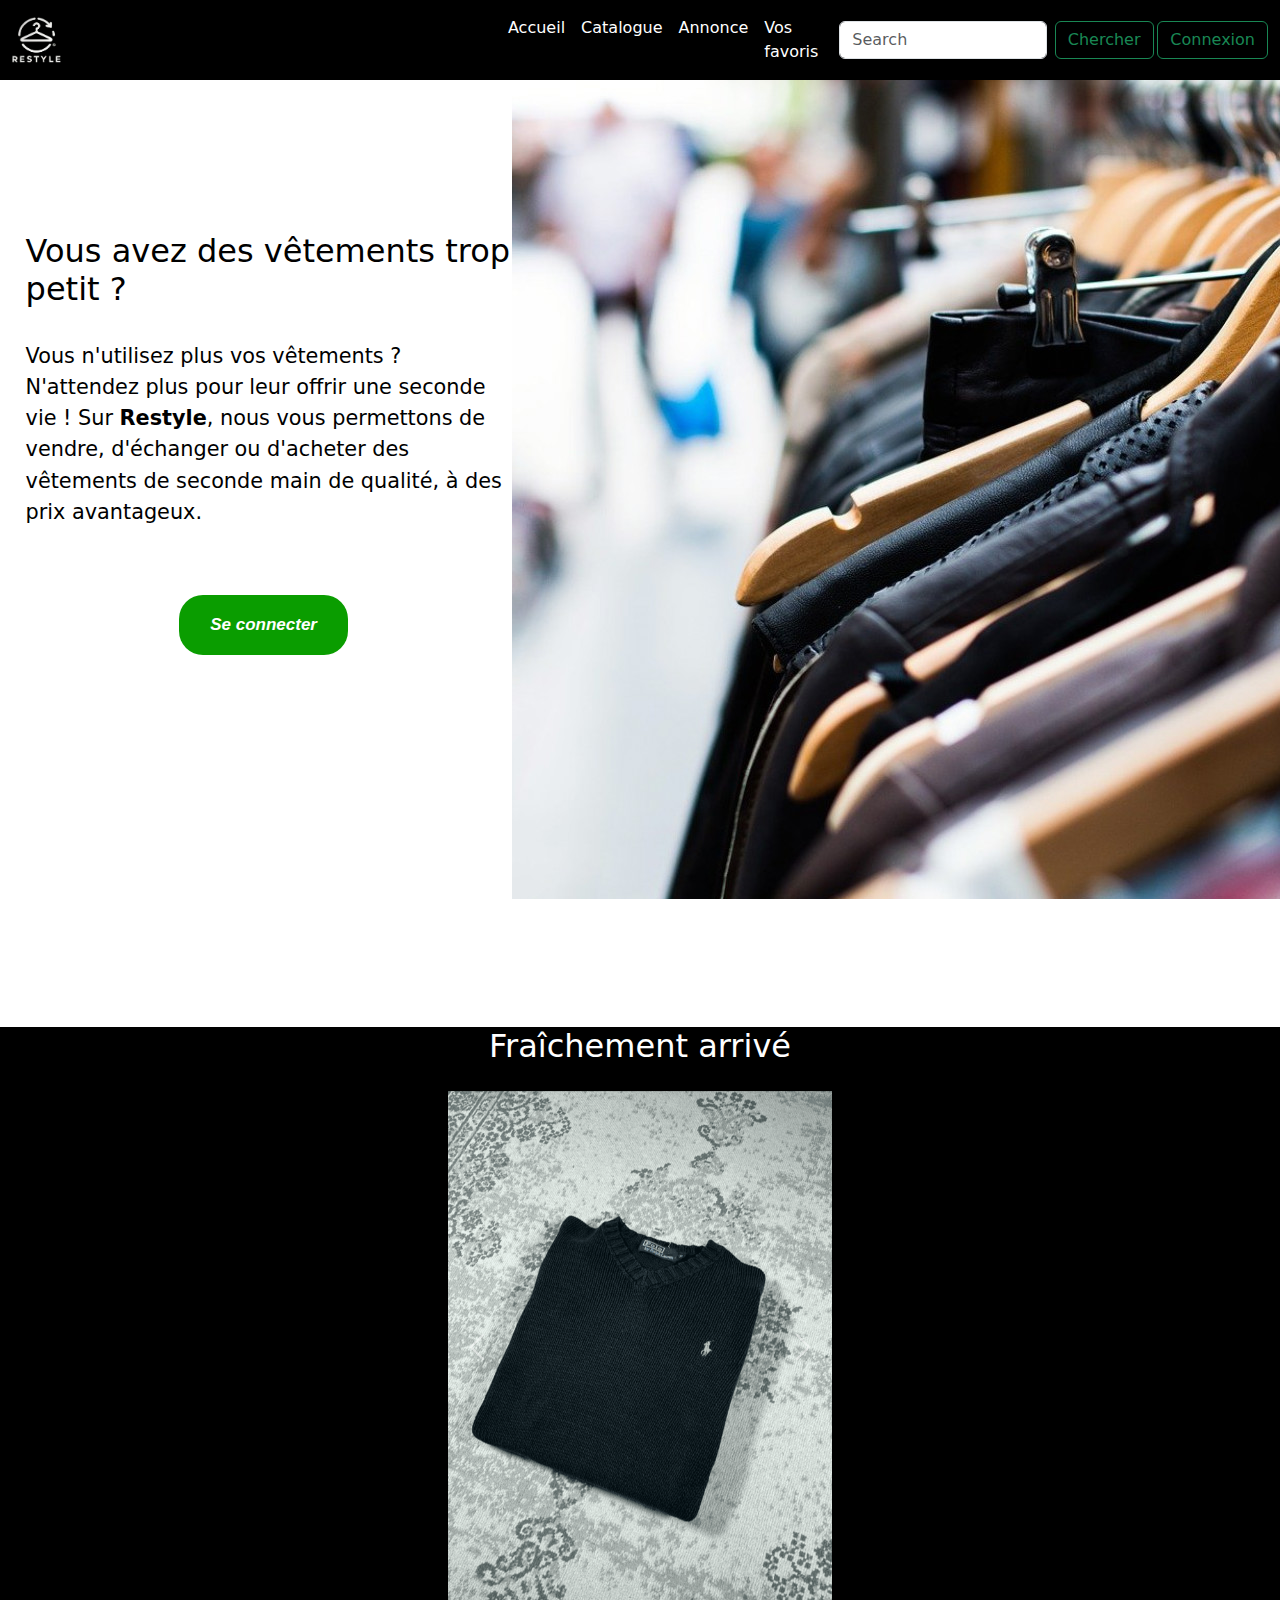
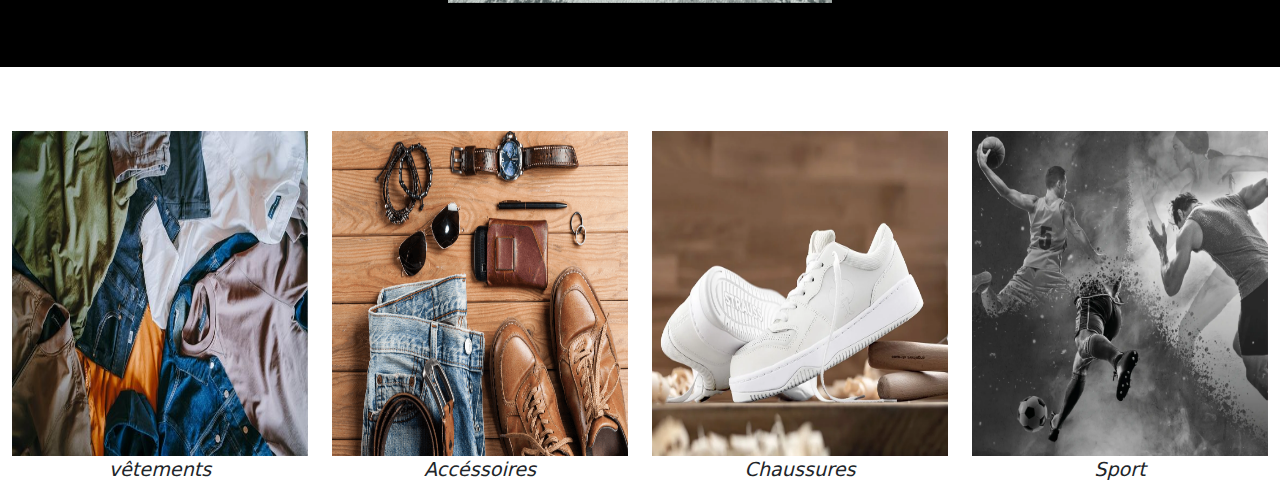
==== index.html @ 5673d7dc "correction" ====
<!DOCTYPE html>
<html lang="fr">
  <head>
    <meta charset="UTF-8" />
    <meta name="viewport" content="width=device-width, initial-scale=1.0" />
    <meta
      name="description"
      content="Découvrez notre sélection de vêtements de seconde main tendance et durables. Trouvez des pièces uniques pour tous les styles à des prix abordables, tout en contribuant à la mode éthique et responsable. Livraison rapide et facile, pour un shopping éco-friendly !"
    />
    <title>Accueil-Marketplace-ReStyle</title>
    <link
      href="https://cdn.jsdelivr.net/npm/bootstrap@5.3.3/dist/css/bootstrap.min.css"
      rel="stylesheet"
      integrity="sha384-QWTKZyjpPEjISv5WaRU9OFeRpok6YctnYmDr5pNlyT2bRjXh0JMhjY6hW+ALEwIH"
      crossorigin="anonymous"
    />
    <link rel="stylesheet" href="style/index.css" />
  </head>
  <body>
    <header>
      <nav class="navbar navbar-expand-lg" style="background-color: #000000" ;>
        <div class="container-fluid">
          <a class="navbar-brand" href="#"
            ><img src="images/logo-market.png" alt="logo"
          /></a>
          <button
            class="navbar-toggler"
            type="button"
            data-bs-toggle="collapse"
            data-bs-target="#navbarSupportedContent"
            aria-controls="navbarSupportedContent"
            aria-expanded="false"
            aria-label="Toggle navigation"
          >
            <span class="navbar-toggler-icon"></span>
          </button>
          <div class="collapse navbar-collapse" id="navbarSupportedContent">
            <ul class="navbar-nav me-auto mb-2 mb-lg-0">
              <li class="nav-item">
                <a class="nav-link" aria-current="page" href="">Accueil</a>
              </li>
              <li class="nav-item">
                <a class="nav-link" href="#">Catalogue</a>
              </li>
              <li class="nav-item">
                <a class="nav-link" href="#">Annonce</a>
              </li>
              <li class="nav-item">
                <a class="nav-link" href="#">Vos favoris</a>
              </li>
            </ul>
            <form class="d-flex" role="search">
              <input
                class="form-control me-2"
                type="search"
                placeholder="Search"
                aria-label="Search"
              />
              <button class="btn btn-outline-success" type="submit">
                Chercher
              </button>
            </form>
            <button class="btn btn-outline-success Chercher" type="submit">
              Connexion
            </button>
          </div>
        </div>
      </nav>
    </header>
    <main>
      <section>
        <div class="hero-section">
          <div class="cadre">
            <br />
            <h1>Vous avez des vêtements trop petit ?</h1>
            <br />
            <p>
              Vous n'utilisez plus vos vêtements ? N'attendez plus pour leur
              offrir une seconde vie ! Sur <strong>Restyle</strong>, nous vous
              permettons de vendre, d'échanger ou d'acheter des vêtements de
              seconde main de qualité, à des prix avantageux.
            </p>
            <button class="connect">Se connecter</button>
          </div>
        </div>
      </section>
      <section>
        <div class="bg-noir">
          <h2 class="nouveautée">Fraîchement arrivé</h2>
          <div class="annonce-carrousel">
            <div
              id="carouselExampleAutoplaying"
              class="carousel slide"
              data-bs-ride="carousel"
            >
              <div class="carousel-inner">
                <div class="carousel-item active">
                  <a href="#"
                    ><img
                      src="images/pull-1.png"
                      class="d-block w-100"
                      alt="..."
                  /></a>
                </div>
                <div class="carousel-item">
                  <a href=""
                    ><img
                      src="images/pull-zip.jpeg"
                      class="d-block w-100"
                      alt="..."
                  /></a>
                </div>
                <div class="carousel-item">
                  <a href=""
                    ><img
                      src="images/sweat.jpeg"
                      class="d-block w-100"
                      alt="..."
                  /></a>
                </div>
              </div>
              <button
                class="carousel-control-prev"
                type="button"
                data-bs-target="#carouselExampleAutoplaying"
                data-bs-slide="prev"
              >
                <span
                  class="carousel-control-prev-icon"
                  aria-hidden="true"
                ></span>
                <span class="visually-hidden">Previous</span>
              </button>
              <button
                class="carousel-control-next"
                type="button"
                data-bs-target="#carouselExampleAutoplaying"
                data-bs-slide="next"
              >
                <span
                  class="carousel-control-next-icon"
                  aria-hidden="true"
                ></span>
                <span class="visually-hidden">Next</span>
              </button>
            </div>
          </div>
        </div>
      </section>
      <section>
        <div class="catégories">
          <div class="row">
            <div class="col-12 col-md-6 col-lg-3">
              <a href=""><img src="images/vetement.jpg" alt="" /></a>
              <p>vêtements</p>
            </div>
            <div class="col-12 col-md-6 col-lg-3">
              <a href=""><img src="images/accessoires.webp" alt="" /></a>
              <p>Accéssoires</p>
            </div>
            <div class="col-12 col-md-6 col-lg-3">
              <a href=""><img src="images/chaussure.webp" alt="" /></a>
              <p>Chaussures</p>
            </div>
            <div class="col-12 col-md-6 col-lg-3">
              <a href=""><img src="images/sport.webp" alt="" /></a>
              <p>Sport</p>
            </div>
          </div>
        </div>
      </section>
    </main>

    <script
      src="https://cdn.jsdelivr.net/npm/bootstrap@5.3.3/dist/js/bootstrap.bundle.min.js"
      integrity="sha384-YvpcrYf0tY3lHB60NNkmXc5s9fDVZLESaAA55NDzOxhy9GkcIdslK1eN7N6jIeHz"
      crossorigin="anonymous"
    ></script>
  </body>
</html>
---- style/index.css ----
.navbar-brand img{
height: auto;
width: 10%;
}
.navbar a{
    color: white;
    font-size: 1rem;
}
.navbar-brand{
    margin: 0;
    padding: 0;
}
.navbar:active {
    color: aliceblue;
  }
  .nav-link:focus {
    color: rgb(105, 105, 105);
  }
  .dropdown-menu {
    background-color: black;
  }
  .nav-link:focus {
    color: white;
  }
  .navbar a:hover {
    color: white;
  }
  .dropdown-item:hover {
    background-color: rgb(55, 55, 55);
  }
  .dropdown-item:active{
    color: white;
  }
  .hero-section{
    background-image: url(../images/bg-vetements.jpg);
    height:91vh;
    background-attachment: fixed ;
  }
  .cadre{
    
    color: black;
    min-height:91vh;
    width: 40%;
    height: auto;
    background-color:white;
    /* background: linear-gradient(to right, rgb(255, 255, 255), rgb(153, 152, 159)); */
    

  }
  .cadre h1{
    font-size: 2rem;
    margin-left: 5%;
    margin-top: 25%;
  }
  .cadre p{
    font-size: 1.3rem;
    margin-left: 5%;
  }
  .connect {
    background-color:#0a9d00;
    border: #0a9d00 2px;
    border-radius:24px;
    display:inline-block;
    color:#ffffff;
    font-family:Arial;
    font-size:17px;
    font-weight:bold;
    font-style:italic;
    padding:17px 31px;
    text-decoration:none;
    margin-left: 35%;
    margin-top: 10%;
  }
  .connect:hover {
    background:linear-gradient(to bottom, #000000 5%, #080808 100%);
    background-color:#000000;
  }
  .connect:active {
    position:relative;
    top:1px;
  }
.Chercher{
  margin-left: 0.5%;
}
.carousel{
  height: auto;
  width:30%;
  margin-bottom: 5%;
}
.annonce-carrousel{
justify-content: center;
display: flex;
margin-top: 2%;
}
.nouveautée{
  text-align: center;
  margin-top: 10%;
  color: white;
}
.row img{
  width: 100%;
  height: auto;
  min-height:325px ;
}
.row{
  width: 100%;
  margin-top: 5%;
  margin-left: 0;
}
.row p{
  text-align: center;
  font-style: italic;
  font-size: 1.2rem;
}
.bg-noir{
  background-color: black;
}
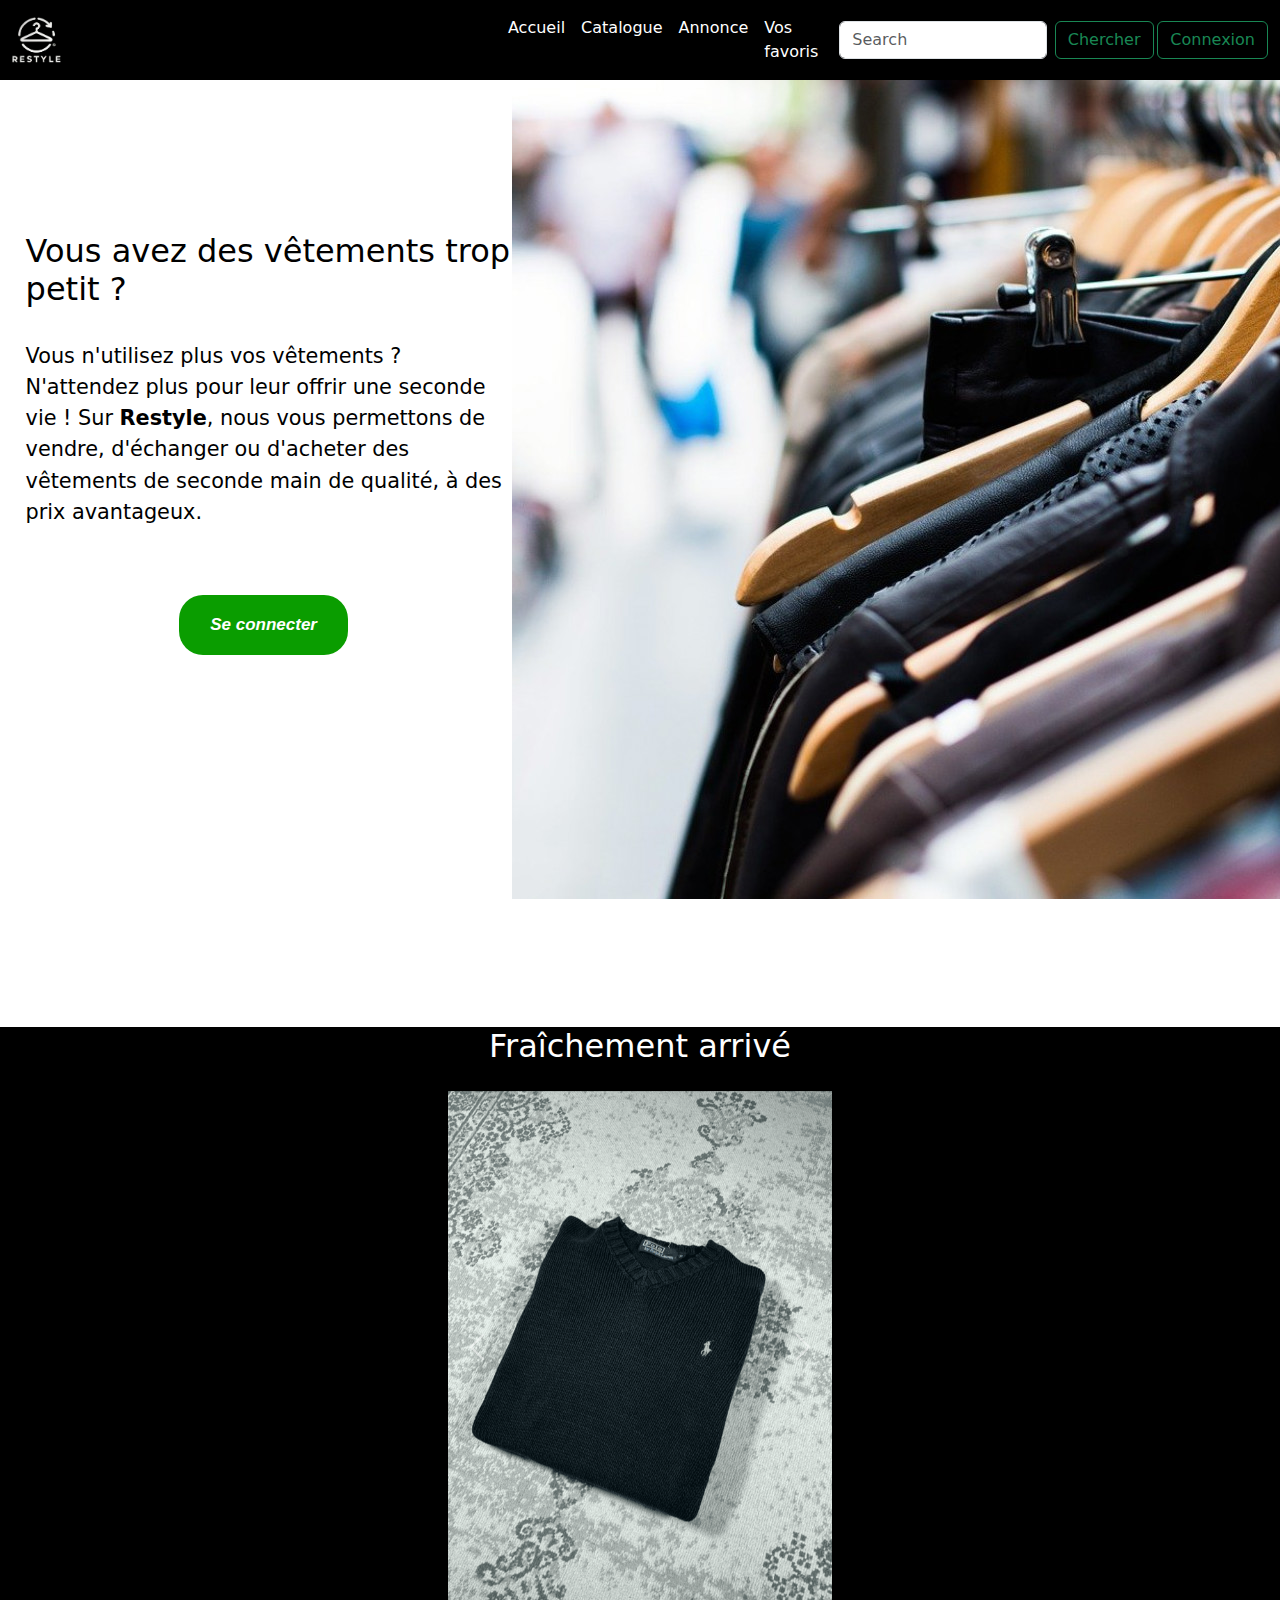
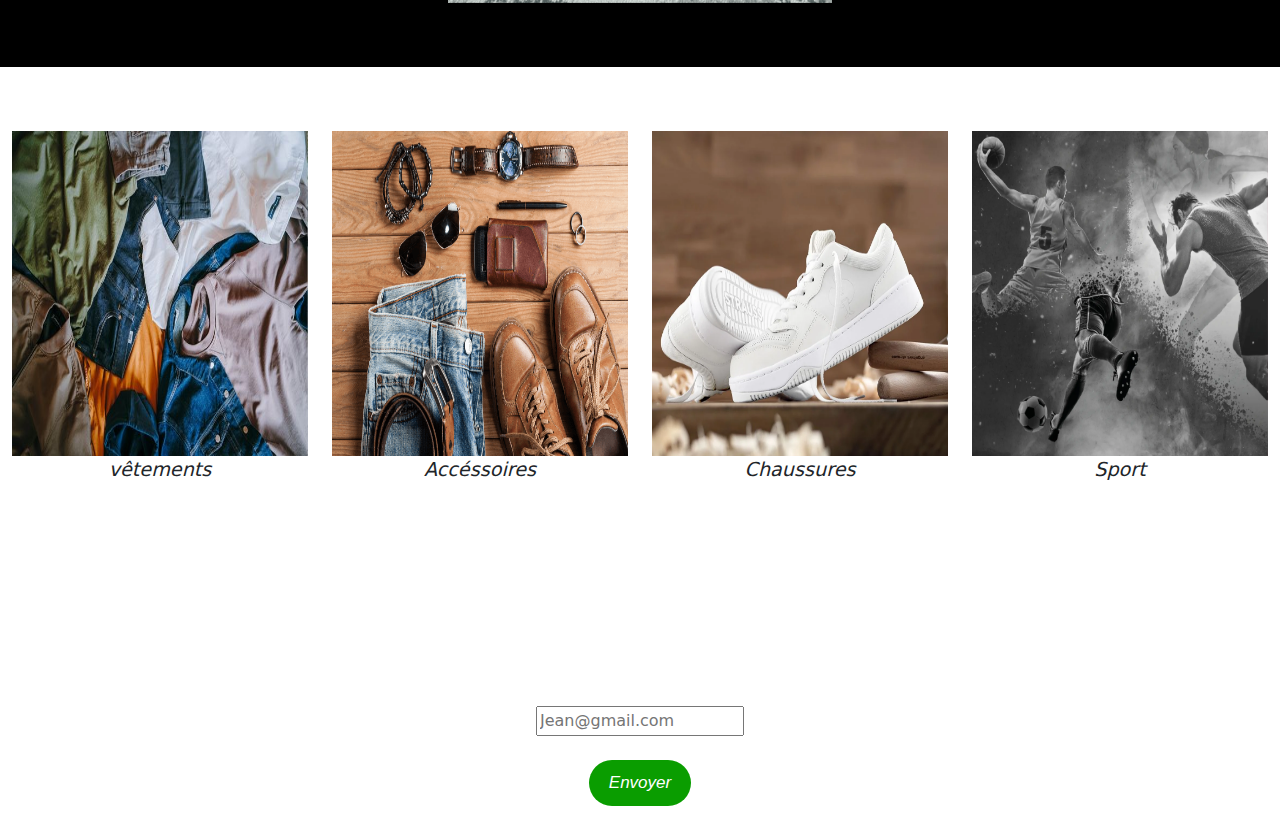
==== commit d655a913: "Newsletter" ====
--- a/index.html
+++ b/index.html
@@ -169,6 +169,19 @@
           </div>
         </div>
       </section>
+      <section>
+        <div class="newsletter">
+          <div class="space"></div>
+          <form>
+            <p>Recevez en temps et en heure nos nouveautées</p>
+            <input placeholder="Jean@gmail.com" type="email" />
+            <br />
+            <br />
+            <button class="envoyer" type="submit">Envoyer</button>
+          </form>
+          <div class="space"></div>
+        </div>
+      </section>
     </main>
 
     <script
--- a/style/index.css
+++ b/style/index.css
@@ -60,7 +60,6 @@
     background-color:#0a9d00;
     border: #0a9d00 2px;
     border-radius:24px;
-    display:inline-block;
     color:#ffffff;
     font-family:Arial;
     font-size:17px;
@@ -115,3 +114,35 @@
 .bg-noir{
   background-color: black;
 }
+label{
+  width:100%;
+}
+.newsletter{
+  text-align: center;
+  margin-top: 10%;
+  background-image: url(../images/fond-news.jpg);
+  background-attachment: fixed;
+  background-position-y:100% ;
+  
+
+}
+.newsletter p{
+font-size: 1.5rem;
+font-style:italic;
+color:#ffffff;
+}
+.space{
+  padding: 1%;
+}
+.envoyer {
+  background-color:#0a9d00;
+  border: #0a9d00 2px;
+  border-radius:24px;
+  color:#ffffff;
+  font-family:Arial;
+  font-size:17px;
+  font-style:italic;
+  padding:10px 20px;
+  text-decoration:none;
+
+}
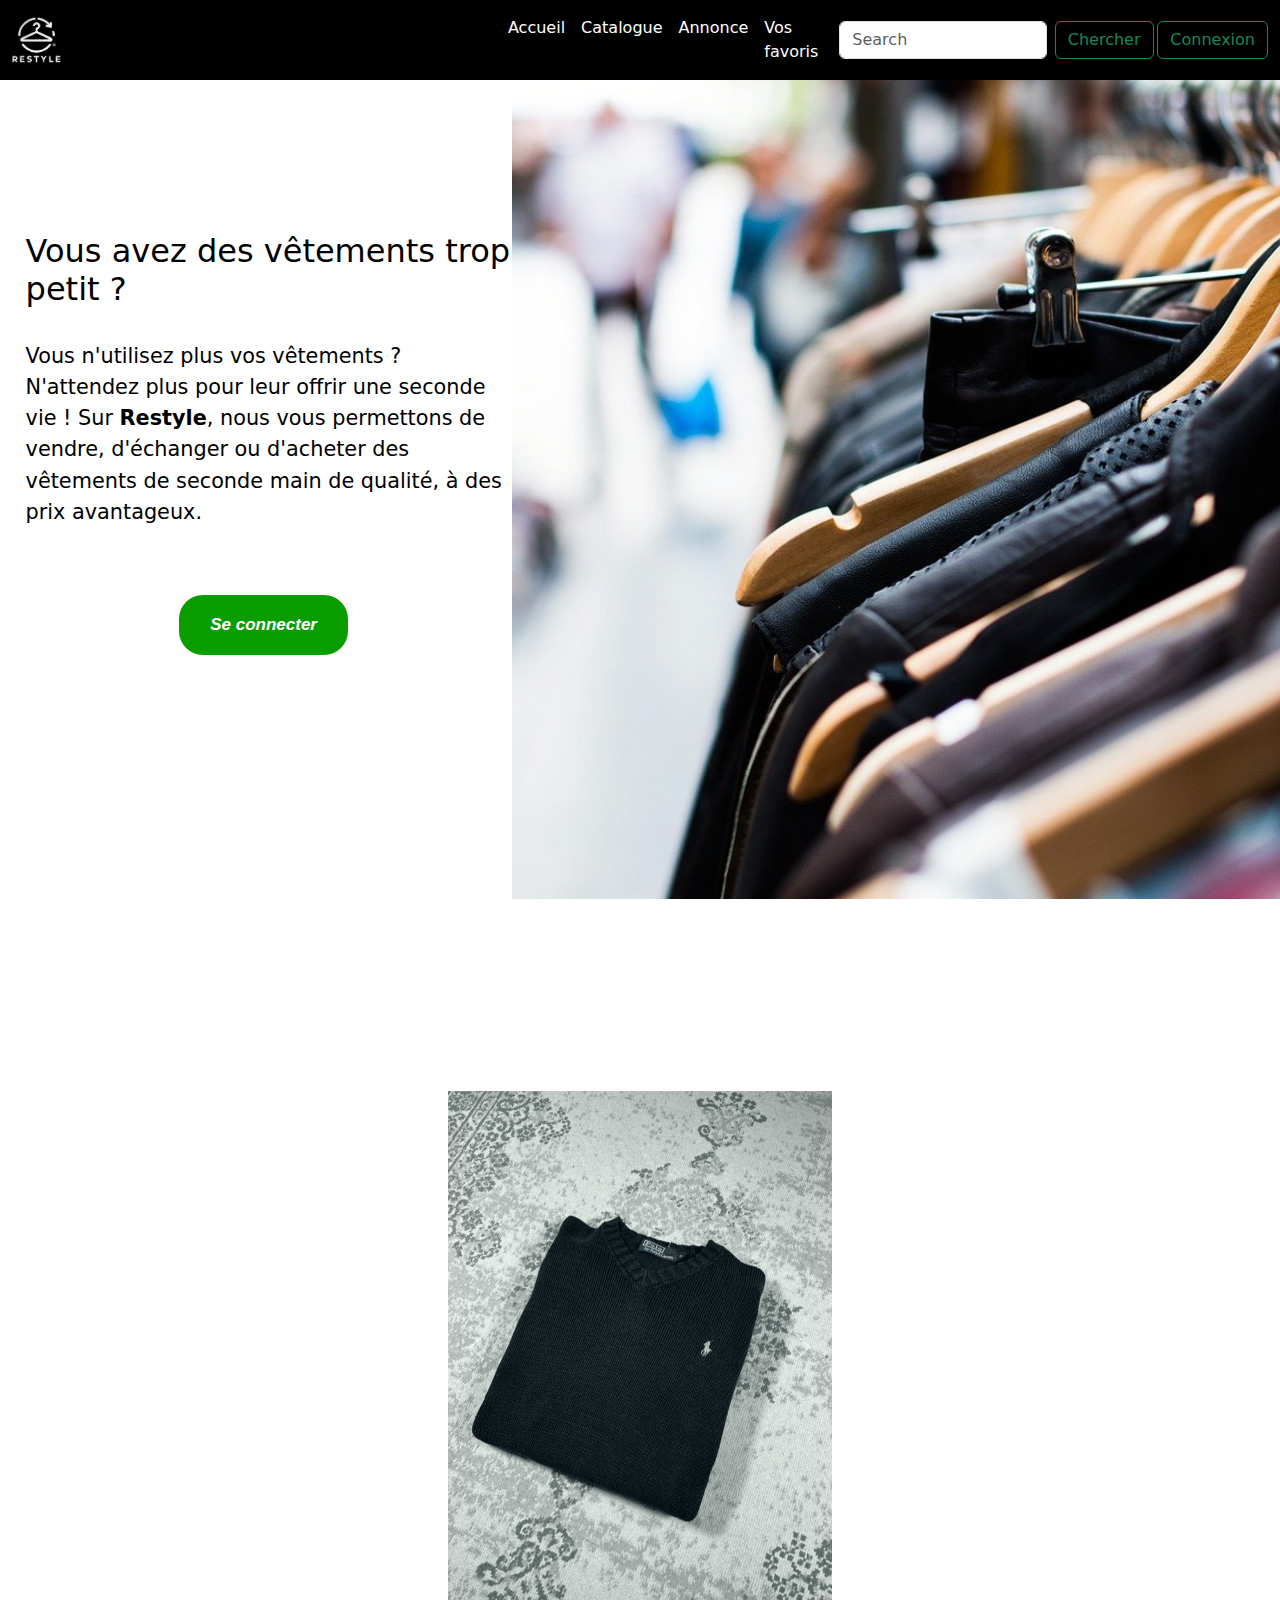
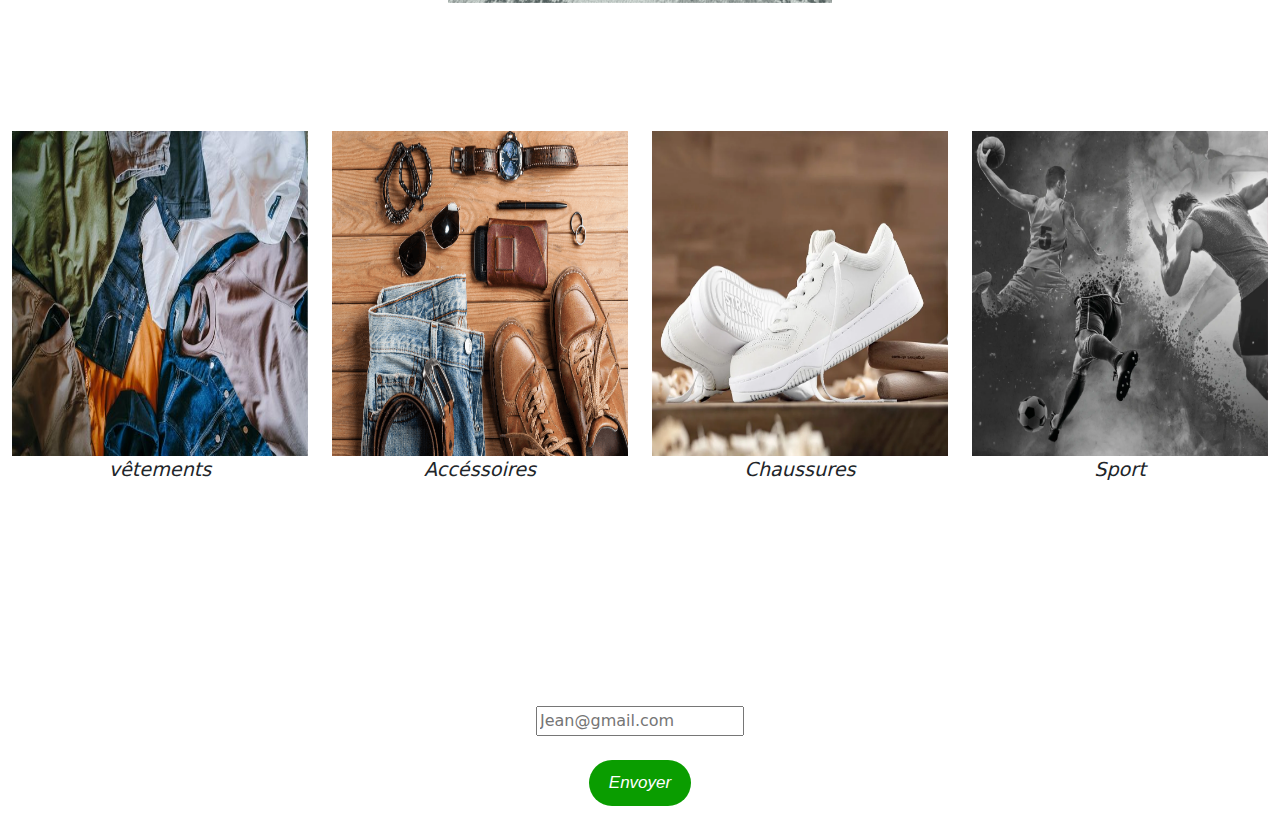
==== commit 39ca8e76: "fin" ====
--- a/index.html
+++ b/index.html
@@ -37,13 +37,13 @@
           <div class="collapse navbar-collapse" id="navbarSupportedContent">
             <ul class="navbar-nav me-auto mb-2 mb-lg-0">
               <li class="nav-item">
-                <a class="nav-link" aria-current="page" href="">Accueil</a>
+                <a class="nav-link" aria-current="page" href="index.html">Accueil</a>
               </li>
               <li class="nav-item">
-                <a class="nav-link" href="#">Catalogue</a>
+                <a class="nav-link" href="html/catalogue.html">Catalogue</a>
               </li>
               <li class="nav-item">
-                <a class="nav-link" href="#">Annonce</a>
+                <a class="nav-link" href="html/annonce.html">Annonce</a>
               </li>
               <li class="nav-item">
                 <a class="nav-link" href="#">Vos favoris</a>
--- a/style/index.css
+++ b/style/index.css
@@ -112,7 +112,8 @@
   font-size: 1.2rem;
 }
 .bg-noir{
-  background-color: black;
+  background-image: url(../images/magasin-2.jpg);
+  background-attachment: fixed;
 }
 label{
   width:100%;
@@ -146,3 +147,4 @@
   text-decoration:none;
 
 }
+
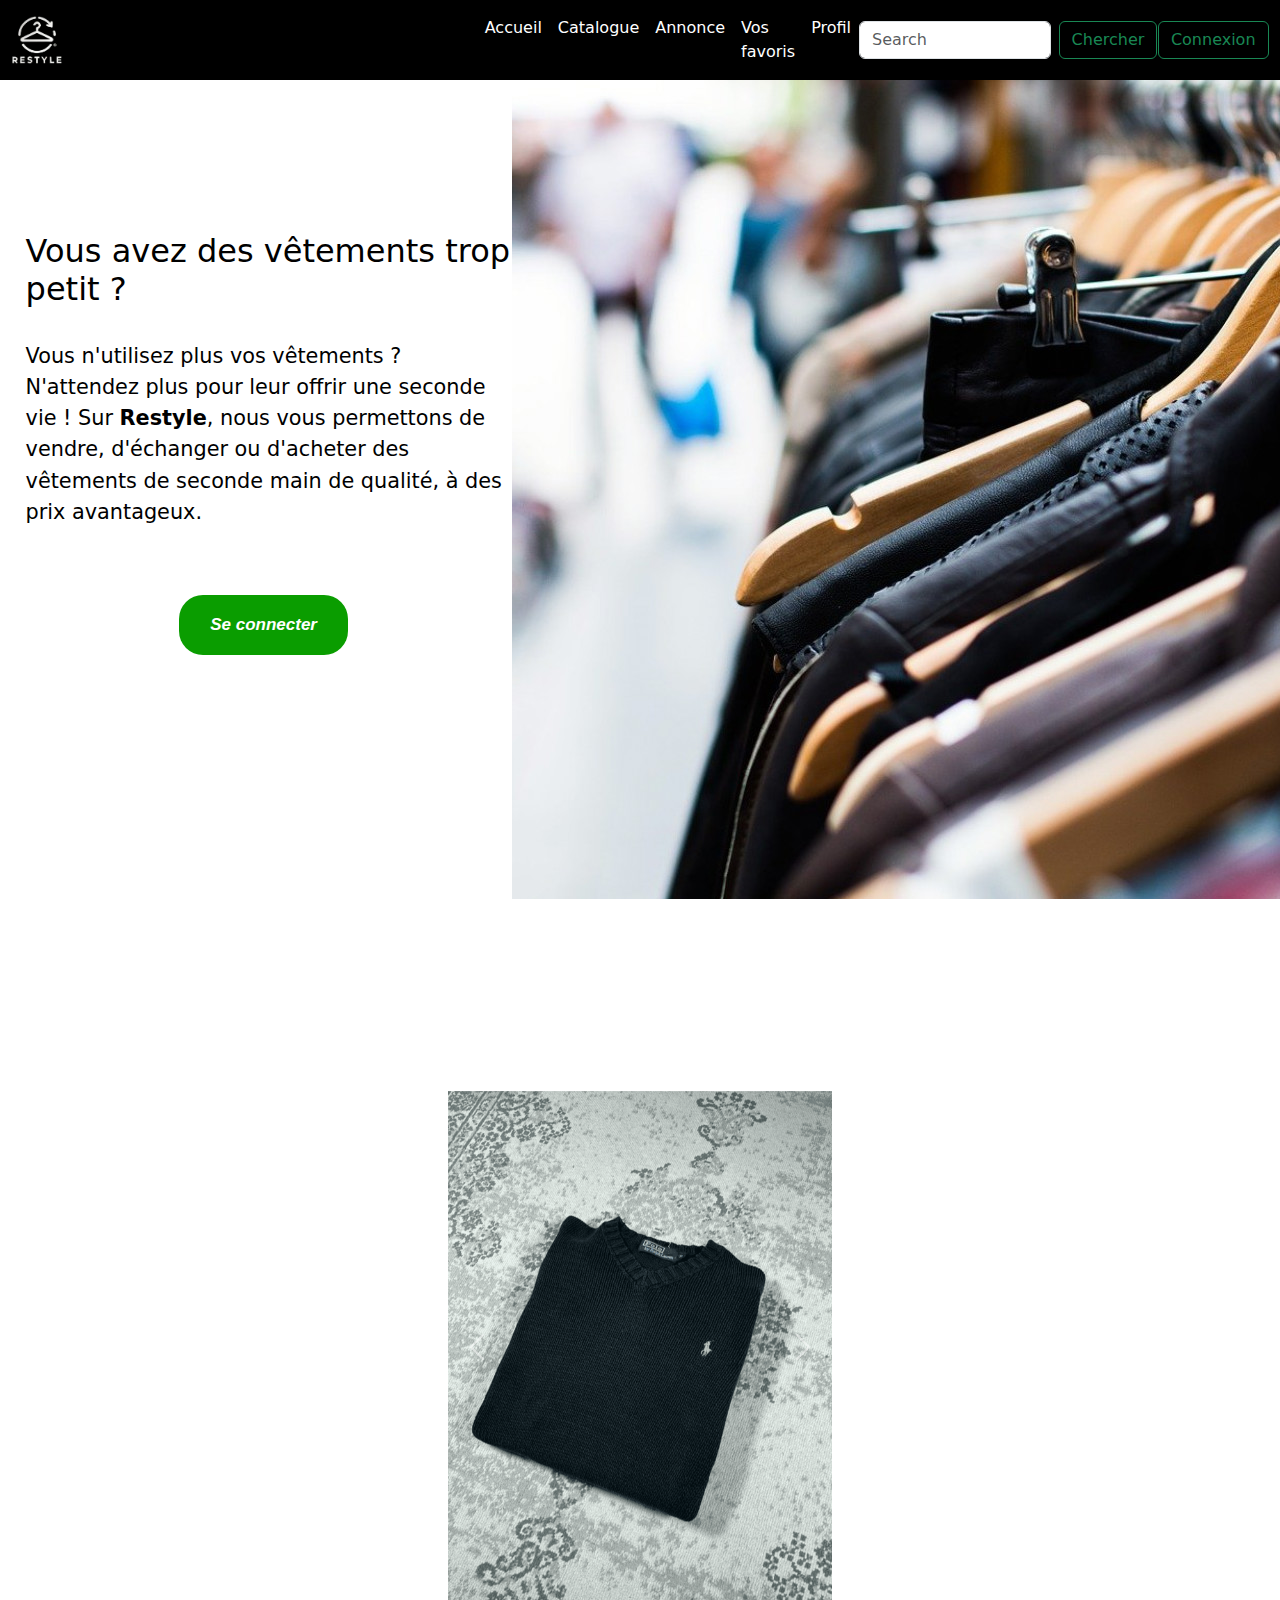
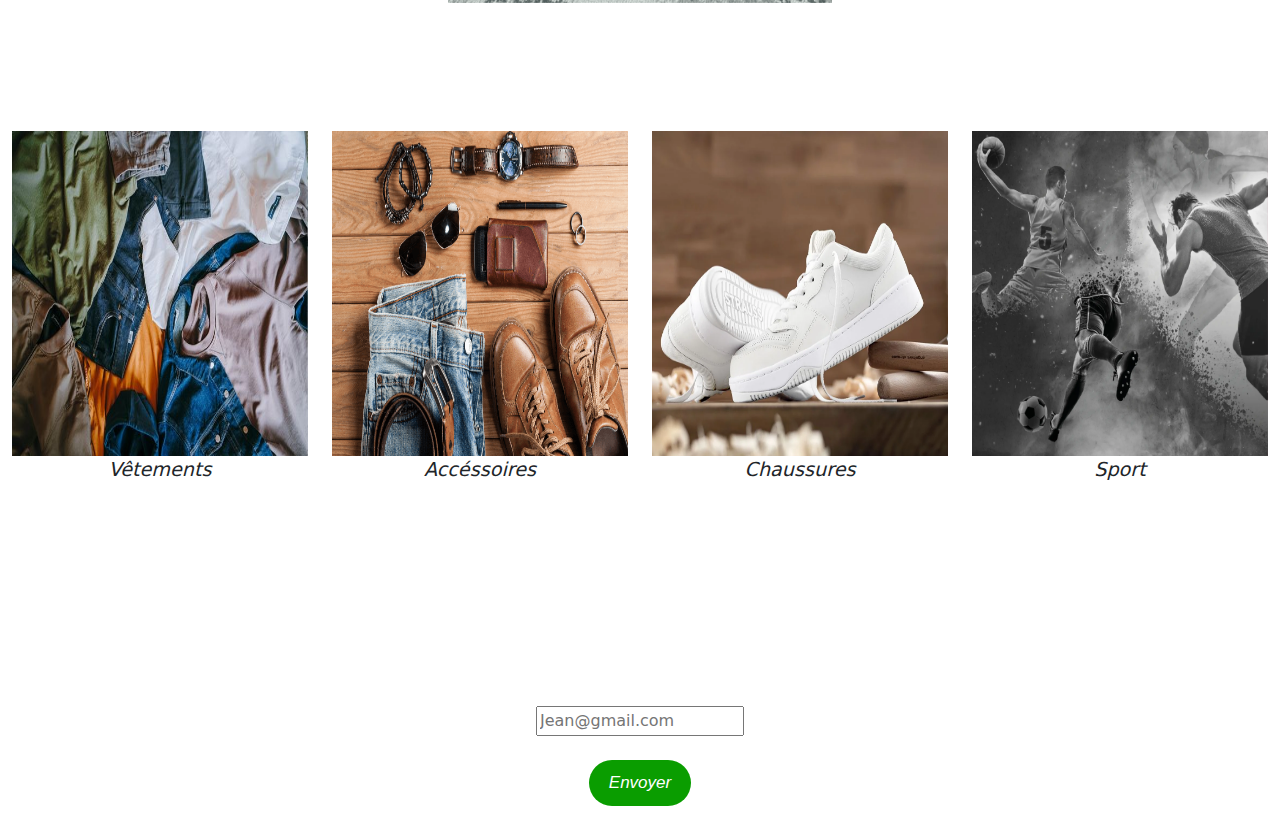
==== commit 061ed03d: "creation catalogue plus disposition article" ====
--- a/index.html
+++ b/index.html
@@ -20,9 +20,8 @@
     <header>
       <nav class="navbar navbar-expand-lg" style="background-color: #000000" ;>
         <div class="container-fluid">
-          <a class="navbar-brand" href="#"
-            ><img src="images/logo-market.png" alt="logo"
-          /></a>
+            <img class="logo" src="images/logo-market.png" alt="logo"
+          />
           <button
             class="navbar-toggler"
             type="button"
@@ -48,6 +47,9 @@
               <li class="nav-item">
                 <a class="nav-link" href="#">Vos favoris</a>
               </li>
+              <li class="nav-item">
+                <a class="nav-link" href="#">Profil</a>
+              </li>
             </ul>
             <form class="d-flex" role="search">
               <input
@@ -60,9 +62,9 @@
                 Chercher
               </button>
             </form>
-            <button class="btn btn-outline-success Chercher" type="submit">
+            <a href="html/connexion.html"><button class="btn btn-outline-success Chercher" type="submit">
               Connexion
-            </button>
+            </button></a>
           </div>
         </div>
       </nav>
@@ -152,7 +154,7 @@
           <div class="row">
             <div class="col-12 col-md-6 col-lg-3">
               <a href=""><img src="images/vetement.jpg" alt="" /></a>
-              <p>vêtements</p>
+              <p>Vêtements</p>
             </div>
             <div class="col-12 col-md-6 col-lg-3">
               <a href=""><img src="images/accessoires.webp" alt="" /></a>
--- a/style/index.css
+++ b/style/index.css
@@ -1,11 +1,17 @@
-.navbar-brand img{
+.logo{
 height: auto;
-width: 10%;
+width: 4%;
+margin-right:33%;
 }
 .navbar a{
     color: white;
     font-size: 1rem;
+    transition: 0.5s;
 }
+.navbar a:hover{
+  scale: 1.3;
+}
+
 .navbar-brand{
     margin: 0;
     padding: 0;
@@ -69,10 +75,12 @@
     text-decoration:none;
     margin-left: 35%;
     margin-top: 10%;
+    transition: 0.5s;
   }
   .connect:hover {
     background:linear-gradient(to bottom, #000000 5%, #080808 100%);
     background-color:#000000;
+    scale: 1.3;
   }
   .connect:active {
     position:relative;
@@ -100,17 +108,20 @@
   width: 100%;
   height: auto;
   min-height:325px ;
+  
 }
 .row{
   width: 100%;
   margin-top: 5%;
   margin-left: 0;
+  
 }
 .row p{
   text-align: center;
   font-style: italic;
   font-size: 1.2rem;
 }
+
 .bg-noir{
   background-image: url(../images/magasin-2.jpg);
   background-attachment: fixed;
@@ -147,4 +158,10 @@
   text-decoration:none;
 
 }
-
+.navbar-toggler{
+  justify-content: end;
+  background-color: white;
+}
+.envoyer:hover{
+  background-color: black;
+}
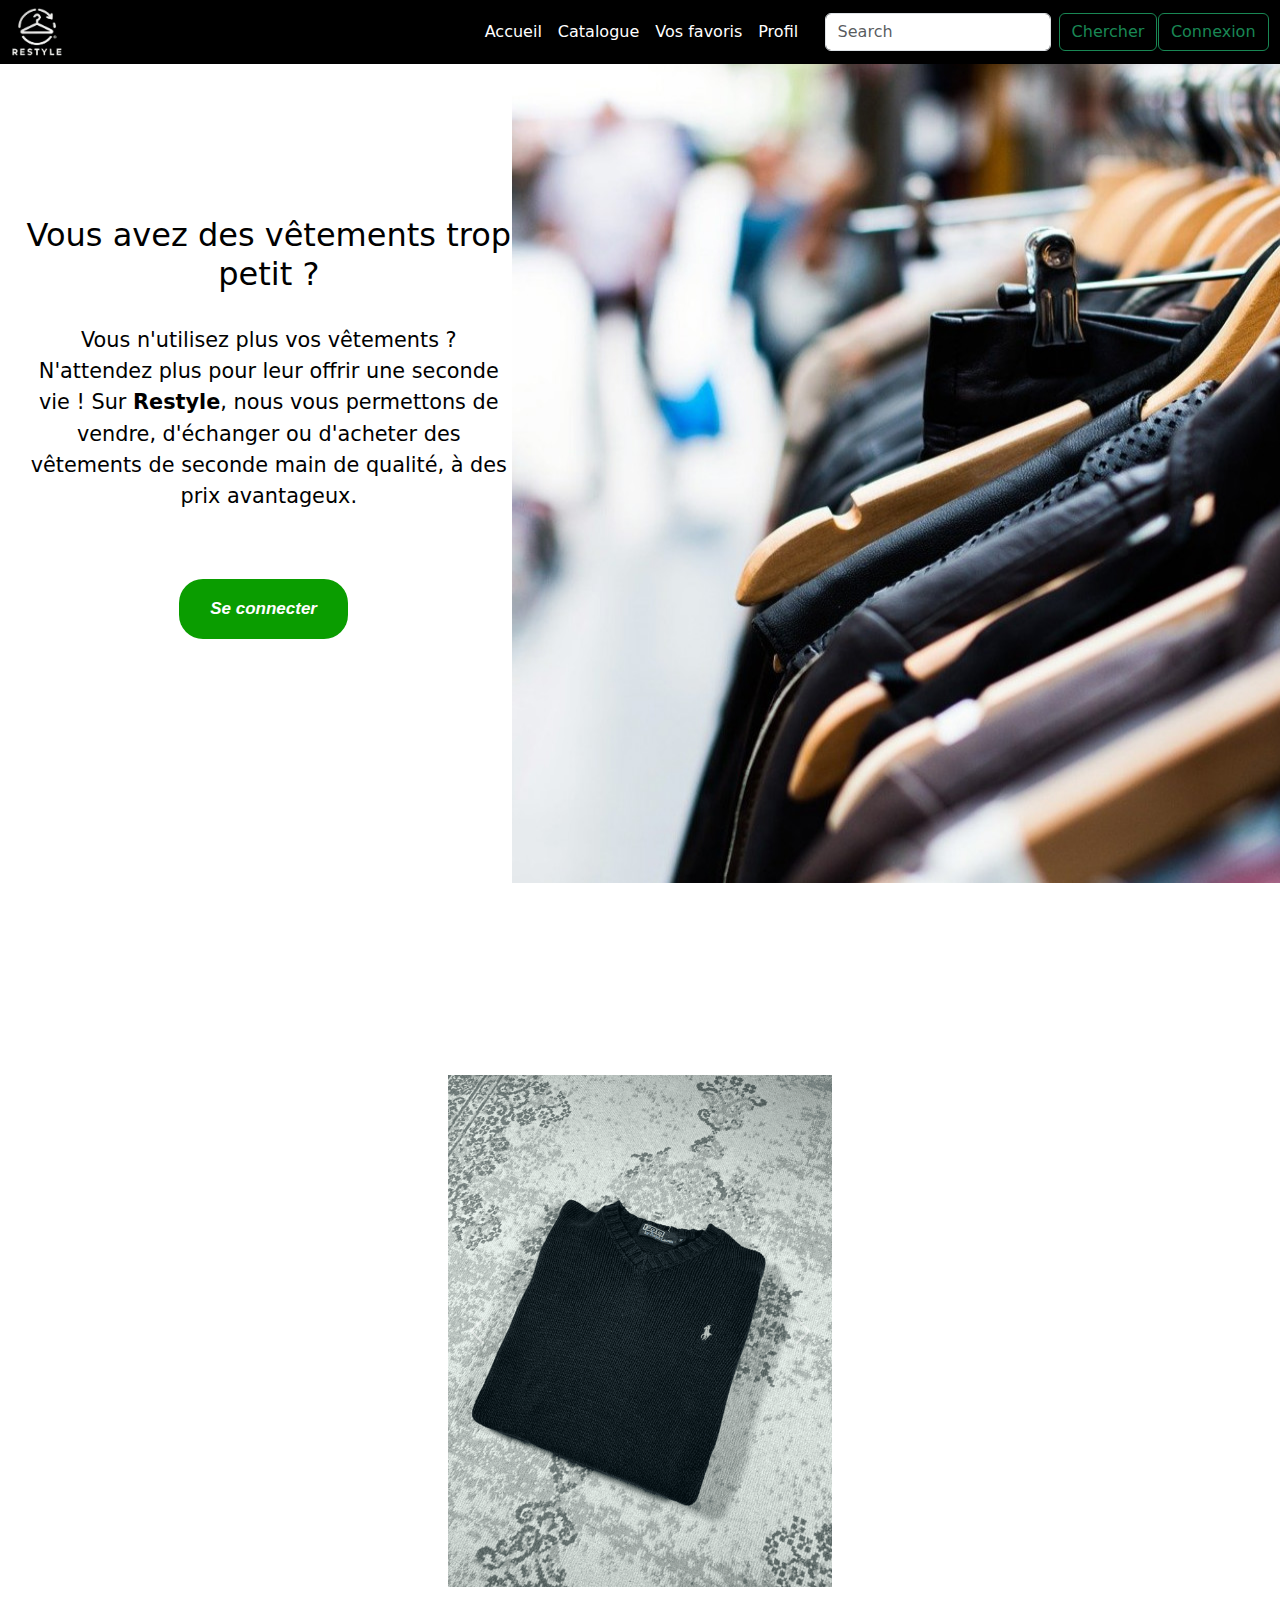
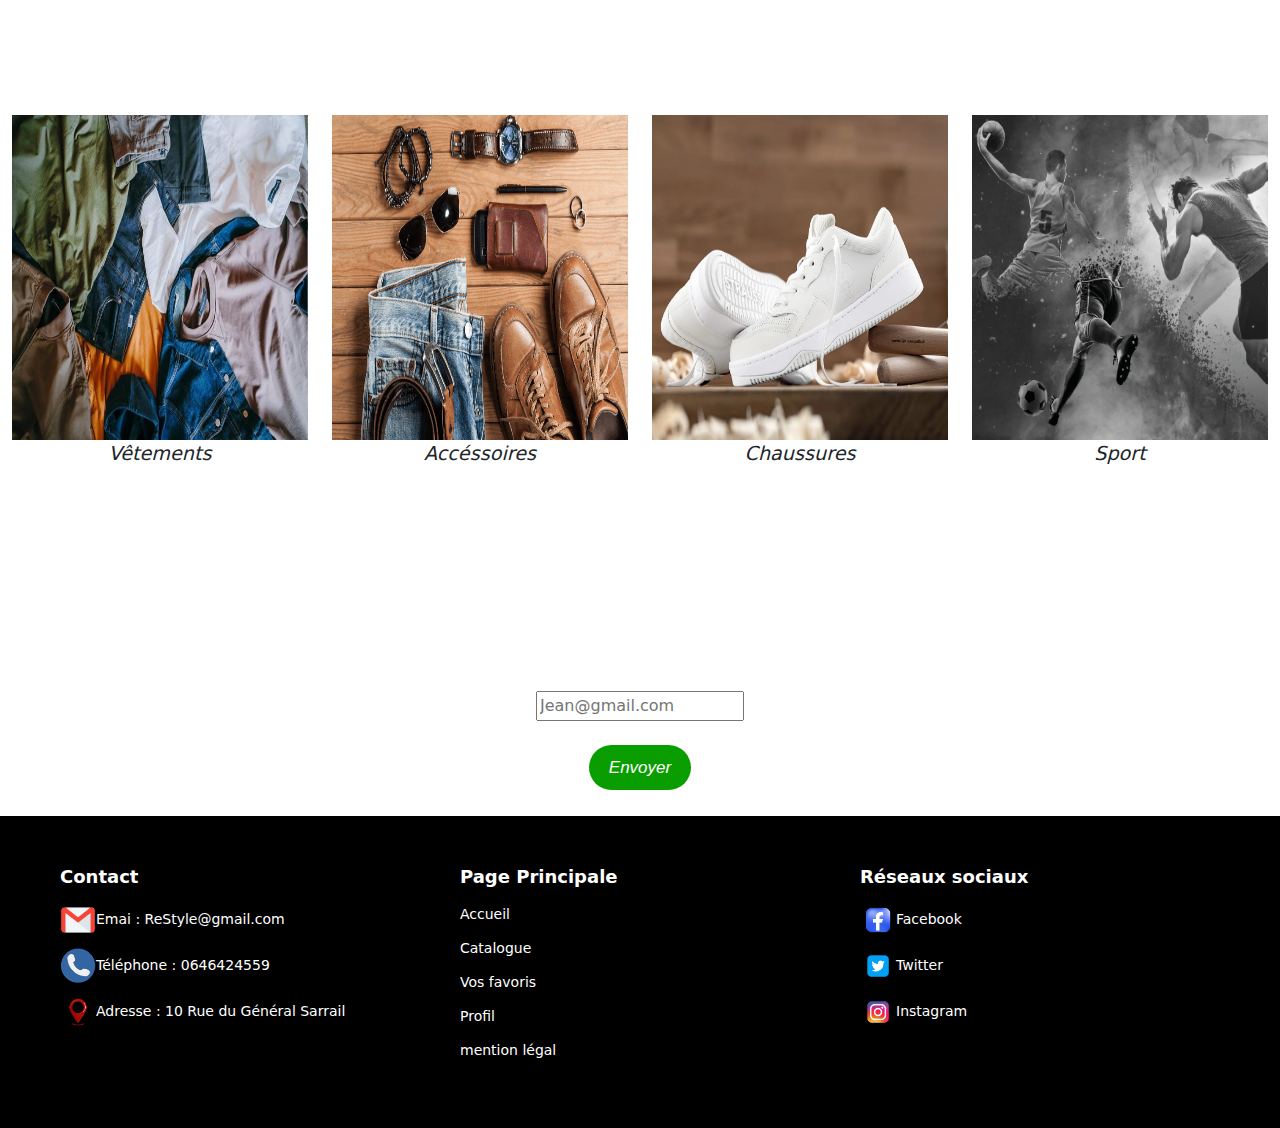
==== commit ef64f3c6: "fin" ====
--- a/index.html
+++ b/index.html
@@ -20,8 +20,7 @@
     <header>
       <nav class="navbar navbar-expand-lg" style="background-color: #000000" ;>
         <div class="container-fluid">
-            <img class="logo" src="images/logo-market.png" alt="logo"
-          />
+          <img class="logo" src="images/logo-market.png" alt="logo" />
           <button
             class="navbar-toggler"
             type="button"
@@ -36,19 +35,18 @@
           <div class="collapse navbar-collapse" id="navbarSupportedContent">
             <ul class="navbar-nav me-auto mb-2 mb-lg-0">
               <li class="nav-item">
-                <a class="nav-link" aria-current="page" href="index.html">Accueil</a>
+                <a class="nav-link" aria-current="page" href="index.html"
+                  >Accueil</a
+                >
               </li>
               <li class="nav-item">
                 <a class="nav-link" href="html/catalogue.html">Catalogue</a>
               </li>
               <li class="nav-item">
-                <a class="nav-link" href="html/annonce.html">Annonce</a>
-              </li>
-              <li class="nav-item">
                 <a class="nav-link" href="#">Vos favoris</a>
               </li>
               <li class="nav-item">
-                <a class="nav-link" href="#">Profil</a>
+                <a class="nav-link" href="html/profil.html">Profil</a>
               </li>
             </ul>
             <form class="d-flex" role="search">
@@ -62,9 +60,11 @@
                 Chercher
               </button>
             </form>
-            <a href="html/connexion.html"><button class="btn btn-outline-success Chercher" type="submit">
-              Connexion
-            </button></a>
+            <a href="html/connexion.html"
+              ><button class="btn btn-outline-success Chercher" type="submit">
+                Connexion
+              </button></a
+            >
           </div>
         </div>
       </nav>
@@ -74,15 +74,17 @@
         <div class="hero-section">
           <div class="cadre">
             <br />
-            <h1>Vous avez des vêtements trop petit ?</h1>
-            <br />
-            <p>
+            <h1 class="text-center">Vous avez des vêtements trop petit ?</h1>
+            <br />
+            <p class="text-center">
               Vous n'utilisez plus vos vêtements ? N'attendez plus pour leur
               offrir une seconde vie ! Sur <strong>Restyle</strong>, nous vous
               permettons de vendre, d'échanger ou d'acheter des vêtements de
               seconde main de qualité, à des prix avantageux.
             </p>
-            <button class="connect">Se connecter</button>
+            <a href="html/connexion.html"
+              ><button class="connect text-center">Se connecter</button></a
+            >
           </div>
         </div>
       </section>
@@ -185,6 +187,82 @@
         </div>
       </section>
     </main>
+    <footer class="footer">
+      <div class="footer-container">
+        <div class="footer-column">
+          <h3 class="h3-footer">Contact</h3>
+          <ul>
+            <li>
+              <a href="mailto:Cinéflix@gmail.com"
+                ><img src="../images/gmail.png" alt="logo gmail" />Emai :
+                ReStyle@gmail.com</a
+              >
+            </li>
+            <li>
+              <a href="tel:0646424559"
+                ><img
+                  src="../images/logo-tel.png"
+                  alt="logo telephone"
+                />Téléphone : 0646424559</a
+              >
+            </li>
+            <li>
+              <a
+                href="https://www.google.fr/maps/place/10+Rue+du+G%C3%A9n%C3%A9ral+Sarrail,+76000+Rouen/@49.4411767,1.1034718,16z/data=!3m1!4b1!4m6!3m5!1s0x47e0de80037b0b31:0xc44b86a6389ced60!8m2!3d49.4411767!4d1.1034718!16s%2Fg%2F11c2h9ws0b?entry=ttu&g_ep=EgoyMDI0MTExMy4xIKXMDSoASAFQAw%3D%3D"
+                target="_blank"
+                ><img
+                  src="../images/logo-loc.png"
+                  alt="logo localisation"
+                />Adresse : 10 Rue du Général Sarrail</a
+              >
+            </li>
+          </ul>
+        </div>
+        <div class="footer-column">
+          <h3 class="h3-footer">Page Principale</h3>
+          <ul>
+            <li><a href="../Index.html">Accueil</a></li>
+            <li><a href="../html/catalogue.html">Catalogue</a></li>
+            <li><a href="../compte/favoris.html">Vos favoris</a></li>
+            <li><a href="../compte/profil.html">Profil</a></li>
+            <li>
+              <a href="../html/mention.html " target="_blank">mention légal </a>
+            </li>
+          </ul>
+        </div>
+        <div class="footer-column">
+          <h3 class="h3-footer">Réseaux sociaux</h3>
+          <ul>
+            <li>
+              <a
+                href="https://www.facebook.com/login/?next=https%3A%2F%2Fwww.facebook.com%2F%3Flocale%3Dfr_FR"
+                target="_blank"
+                ><img
+                  src="../images/facebook.png"
+                  alt="log facebook"
+                />Facebook</a
+              >
+            </li>
+            <li>
+              <a href="https://x.com/?lang=fr" target="_blank"
+                ><img
+                  src="../images/twitter.png"
+                  alt="logo twitter"
+                />Twitter</a
+              >
+            </li>
+            <li>
+              <a href="https://www.instagram.com/" target="_blank"
+                ><img
+                  src="../images/insta.png"
+                  alt="logo instagram"
+                />Instagram</a
+              >
+            </li>
+          </ul>
+        </div>
+      </div>
+    </footer>
 
     <script
       src="https://cdn.jsdelivr.net/npm/bootstrap@5.3.3/dist/js/bootstrap.bundle.min.js"
--- a/style/index.css
+++ b/style/index.css
@@ -2,6 +2,12 @@
 height: auto;
 width: 4%;
 margin-right:33%;
+}
+header{
+  position: sticky;
+  top:0;
+  left: 0;
+  z-index: 10;
 }
 .navbar a{
     color: white;
@@ -165,3 +171,86 @@
 .envoyer:hover{
   background-color: black;
 }
+.footer {
+  background-color: #000;
+  color: white;
+  padding: 50px 20px;
+  
+}
+
+.footer-container {
+  display: flex;
+  justify-content: space-between;
+  max-width: 1200px;
+  margin: 0 auto;
+}
+
+.footer-column {
+  flex: 1;
+  margin: 0 20px;
+  text-align: start;
+}
+
+.footer-column h3 {
+  font-size: 18px;
+  margin-bottom: 15px;
+  font-weight: bold;
+}
+
+.footer-column ul {
+  list-style: none;
+  padding: 0;
+}
+
+.footer-column ul li {
+  margin-bottom: 10px;
+}
+
+.footer-column ul li a {
+  text-decoration: none;
+  color: white;
+  font-size: 14px;
+  transition: color 0.3s;
+}
+
+
+.footer-column img {
+  height: auto;
+  width: 10%;
+}
+@media (max-width: 426px){
+.hero-section{
+  background-image: none;
+}
+.cadre{
+  width:100%;
+}
+.connect{
+margin-left: 32%;
+}
+}
+@media (max-width: 769px){
+  .hero-section{
+    background-image: none;
+  }
+  .cadre{
+    width:100%;
+  }
+  .connect{
+  margin-left: 39%;
+  }
+  .footer-container {
+    flex-direction: column;
+    align-items: center;
+  }
+
+  .footer-column {
+    margin-bottom: 30px;
+  }
+  }
+  @media (max-width: 426px){
+
+    .connect{
+    margin-left: 32%;
+    }
+    }